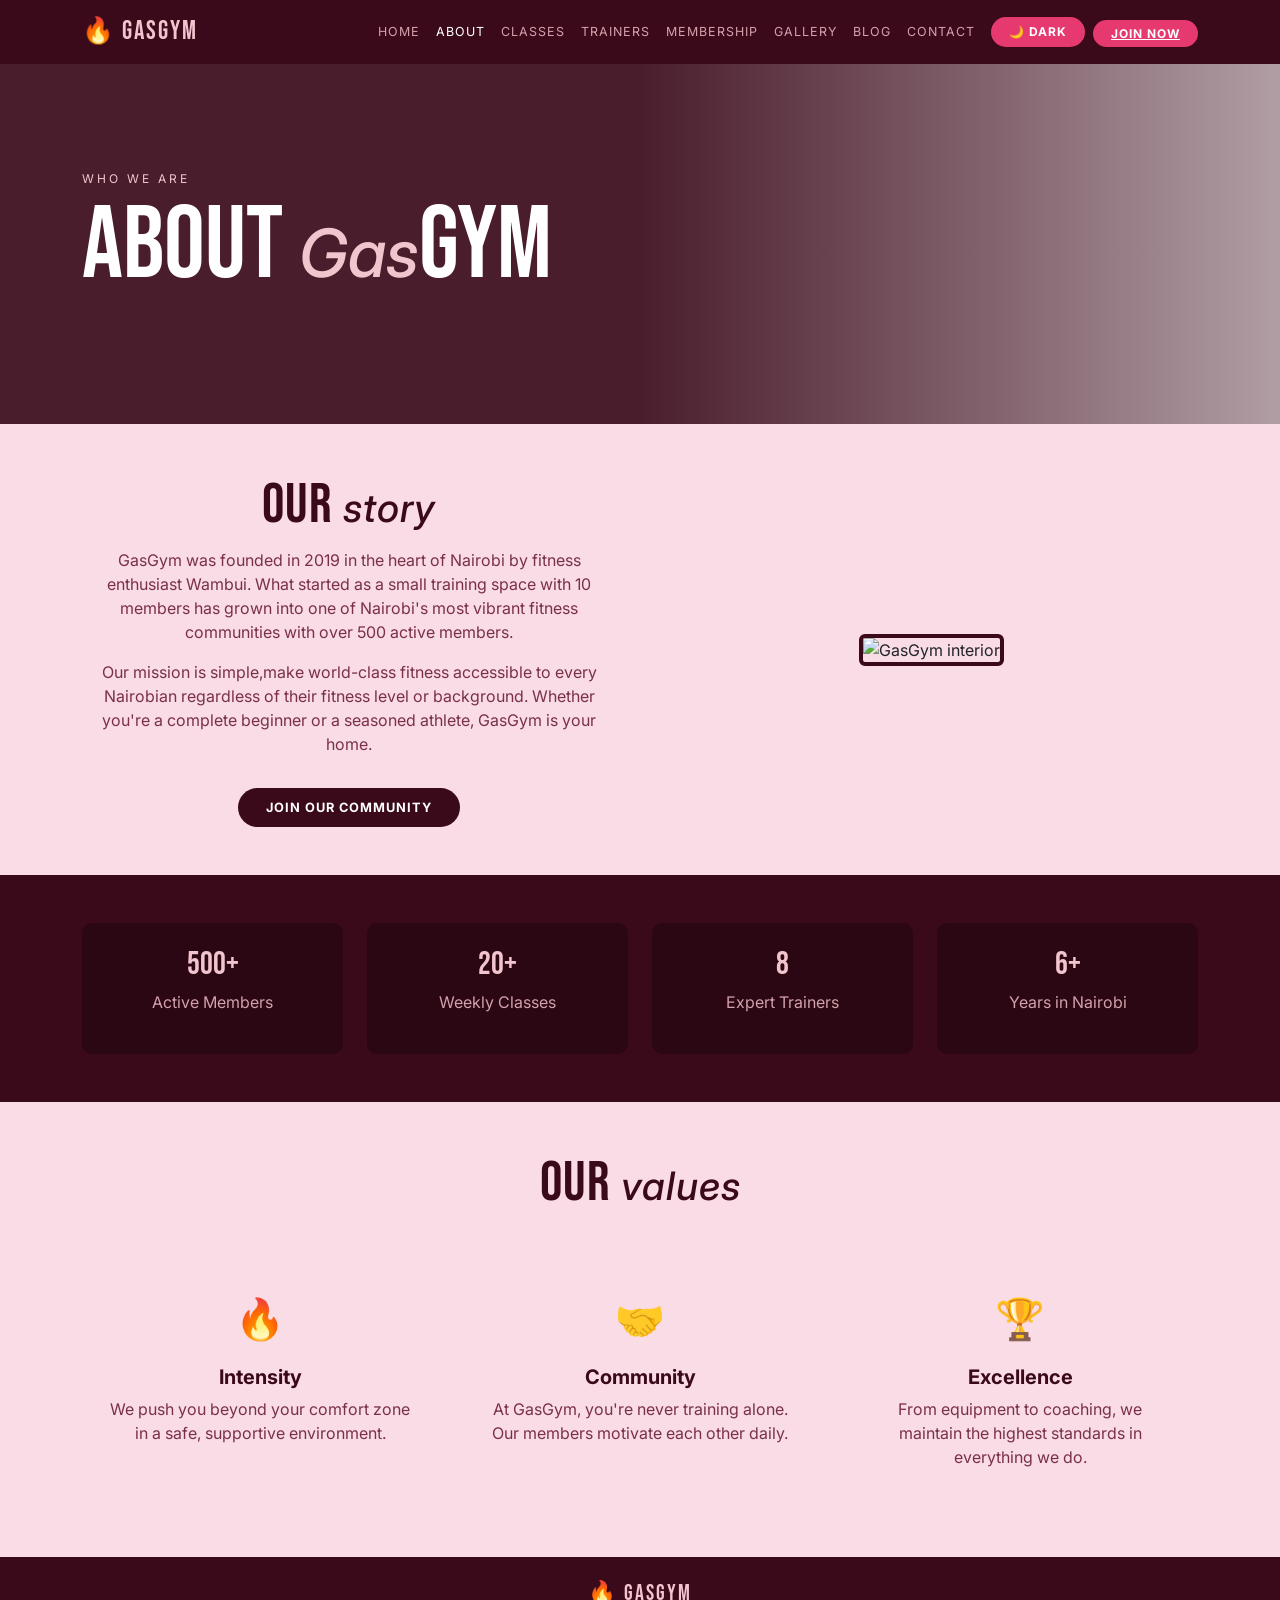
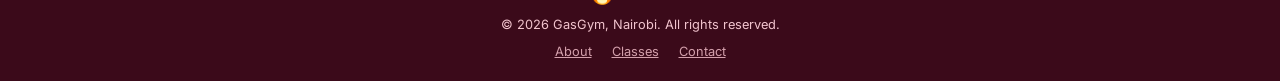
==== about.html @ ba6b329c "Add About page: GasGym story, stats, and values section" ====
<!DOCTYPE html>
<html lang="en">
<head>
  <meta charset="UTF-8" />
  <meta name="viewport" content="width=device-width, initial-scale=1.0"/>
  <title>About Us — GasGym</title>
  <link href="https://fonts.googleapis.com/css2?family=Bebas+Neue&family=Inter:wght@400;600;700&display=swap" rel="stylesheet"/>
  <link href="https://cdn.jsdelivr.net/npm/bootstrap@5.3.0/dist/css/bootstrap.min.css" rel="stylesheet"/>
  <link rel="stylesheet" href="css/style.css"/>
</head>
<body>

  <!-- NAVBAR -->
  <nav class="navbar navbar-expand-lg">
    <div class="container">
      <a class="navbar-brand" href="index.html">🔥 GasGym</a>
      <button class="navbar-toggler" type="button" data-bs-toggle="collapse" data-bs-target="#navMenu">
        <span class="navbar-toggler-icon"></span>
      </button>
      <div class="collapse navbar-collapse" id="navMenu">
        <ul class="navbar-nav ms-auto align-items-center">
          <li class="nav-item"><a class="nav-link" href="index.html">Home</a></li>
          <li class="nav-item"><a class="nav-link active" href="about.html">About</a></li>
          <li class="nav-item"><a class="nav-link" href="classes.html">Classes</a></li>
          <li class="nav-item"><a class="nav-link" href="trainers.html">Trainers</a></li>
          <li class="nav-item"><a class="nav-link" href="membership.html">Membership</a></li>
          <li class="nav-item"><a class="nav-link" href="gallery.html">Gallery</a></li>
          <li class="nav-item"><a class="nav-link" href="blog.html">Blog</a></li>
          <li class="nav-item"><a class="nav-link" href="contact.html">Contact</a></li>
          <li class="nav-item ms-2">
            <button id="themeToggle" class="btn-join">🌙 Dark</button>
          </li>
          <li class="nav-item ms-2">
            <a href="membership.html" class="btn-join">Join Now</a>
          </li>
        </ul>
      </div>
    </div>
  </nav>

  <!-- PAGE HERO -->
  <section class="page-hero d-flex align-items-center">
    <div class="container">
      <p class="hero-sub">Who We Are</p>
      <h1 class="hero-title">ABOUT <span>Gas</span>GYM</h1>
    </div>
  </section>

  <!-- OUR STORY -->
  <section class="section-pink py-5">
    <div class="container">
      <div class="row align-items-center g-5">
        <div class="col-md-6">
          <h2>OUR <em>story</em></h2>
          <p style="color:#7a3048;">GasGym was founded in 2019 in the heart of Nairobi by fitness enthusiast Wambui. What started as a small training space with 10 members has grown into one of Nairobi's most vibrant fitness communities with over 500 active members.</p>
          <p style="color:#7a3048;">Our mission is simple,make world-class fitness accessible to every Nairobian regardless of their fitness level or background. Whether you're a complete beginner or a seasoned athlete, GasGym is your home.</p>
          <a href="membership.html" class="btn-primary-gg mt-3 d-inline-block">Join Our Community</a>
        </div>
        <div class="col-md-6">
          <img src="https://images.unsplash.com/photo-1571902943202-507ec2618e8f?w=600" 
               alt="GasGym interior" class="img-fluid rounded" style="border: 4px solid #3b0a1a;"/>
        </div>
      </div>
    </div>
  </section>

  <!-- STATS -->
  <section class="section-dark py-5">
    <div class="container">
      <div class="row g-4 text-center">
        <div class="col-md-3">
          <div class="card-dark p-4">
            <h2 class="card-title-big" style="color:#f2c4ce;">500+</h2>
            <p style="color:#d4a0ac;">Active Members</p>
          </div>
        </div>
        <div class="col-md-3">
          <div class="card-dark p-4">
            <h2 class="card-title-big" style="color:#f2c4ce;">20+</h2>
            <p style="color:#d4a0ac;">Weekly Classes</p>
          </div>
        </div>
        <div class="col-md-3">
          <div class="card-dark p-4">
            <h2 class="card-title-big" style="color:#f2c4ce;">8</h2>
            <p style="color:#d4a0ac;">Expert Trainers</p>
          </div>
        </div>
        <div class="col-md-3">
          <div class="card-dark p-4">
            <h2 class="card-title-big" style="color:#f2c4ce;">6+</h2>
            <p style="color:#d4a0ac;">Years in Nairobi</p>
          </div>
        </div>
      </div>
    </div>
  </section>

  <!-- VALUES -->
  <section class="section-pink py-5">
    <div class="container">
      <h2 class="text-center mb-5">OUR <em>values</em></h2>
      <div class="row g-4">
        <div class="col-md-4">
          <div class="card-pink p-4 text-center">
            <div style="font-size:2.5rem;">🔥</div>
            <h5 class="fw-bold mt-3" style="color:#3b0a1a;">Intensity</h5>
            <p style="color:#7a3048;">We push you beyond your comfort zone in a safe, supportive environment.</p>
          </div>
        </div>
        <div class="col-md-4">
          <div class="card-pink p-4 text-center">
            <div style="font-size:2.5rem;">🤝</div>
            <h5 class="fw-bold mt-3" style="color:#3b0a1a;">Community</h5>
            <p style="color:#7a3048;">At GasGym, you're never training alone. Our members motivate each other daily.</p>
          </div>
        </div>
        <div class="col-md-4">
          <div class="card-pink p-4 text-center">
            <div style="font-size:2.5rem;">🏆</div>
            <h5 class="fw-bold mt-3" style="color:#3b0a1a;">Excellence</h5>
            <p style="color:#7a3048;">From equipment to coaching, we maintain the highest standards in everything we do.</p>
          </div>
        </div>
      </div>
    </div>
  </section>

  <!-- FOOTER -->
  <footer>
    <div class="container">
      <p class="mb-1" style="font-family:'Bebas Neue',sans-serif;font-size:1.4rem;letter-spacing:2px;">🔥 GasGym</p>
      <p class="mb-0" style="font-size:0.8rem;">© 2026 GasGym, Nairobi. All rights reserved.</p>
      <div class="mt-2" style="font-size:0.8rem;">
        <a href="about.html" style="color:#d4a0ac;margin:0 8px;">About</a>
        <a href="classes.html" style="color:#d4a0ac;margin:0 8px;">Classes</a>
        <a href="contact.html" style="color:#d4a0ac;margin:0 8px;">Contact</a>
      </div>
    </div>
  </footer>

  <script src="https://cdn.jsdelivr.net/npm/bootstrap@5.3.0/dist/js/bootstrap.bundle.min.js"></script>
  <script src="js/main.js"></script>
</body>
</html>
---- css/style.css ----
/* GasGym - Main Stylesheet */
@import url('https://fonts.googleapis.com/css2?family=Bebas+Neue&family=Inter:wght@400;600;700&display=swap');

:root {
  --maroon: #3b0a1a;
  --maroon-light: #2a0712;
  --pink: #f9dce5;
  --pink-mid: #f2c4ce;
  --accent: #e63970;
  --text-on-pink: #7a3048;
}

body {
  font-family: 'Inter', sans-serif;
  transition: background 0.3s, color 0.3s;
  margin: 0;
}

/* NAVBAR */
.navbar { background-color: var(--maroon) !important; }
.navbar-brand { 
  font-family: 'Bebas Neue', sans-serif; 
  font-size: 1.6rem; 
  letter-spacing: 2px;
  color: var(--pink-mid) !important;
}
.nav-link { 
  color: #d4a0ac !important; 
  font-size: 0.78rem; 
  letter-spacing: 1px; 
  text-transform: uppercase; 
}
.nav-link:hover, .nav-link.active { color: #fff !important; }
.btn-join {
  background: var(--accent);
  color: #fff;
  border: none;
  border-radius: 20px;
  padding: 6px 18px;
  font-size: 0.75rem;
  font-weight: 700;
  letter-spacing: 1px;
  text-transform: uppercase;
}

/* HERO */
.hero {
  background: linear-gradient(to right, rgba(59,10,26,0.88) 40%, rgba(59,10,26,0.3) 100%),
              url('https://images.unsplash.com/photo-1534438327276-14e5300c3a48?w=1400') center/cover no-repeat;
  min-height: 92vh;
  display: flex;
  align-items: flex-end;
  padding: 60px 40px;
}
.hero-sub {
  color: var(--pink-mid);
  font-size: 0.75rem;
  letter-spacing: 3px;
  text-transform: uppercase;
  margin-bottom: 8px;
}
.hero-title {
  font-family: 'Bebas Neue', sans-serif;
  font-size: clamp(3rem, 8vw, 7rem);
  line-height: 1;
  color: #fff;
  margin: 0 0 20px;
}
.hero-title span {
  font-family: 'Inter', sans-serif;
  font-style: italic;
  font-size: 0.65em;
  color: var(--pink-mid);
}

/* BUTTONS */
.btn-primary-gg {
  background: var(--maroon);
  color: #fff;
  border: none;
  border-radius: 25px;
  padding: 10px 28px;
  font-size: 0.8rem;
  font-weight: 700;
  letter-spacing: 1px;
  text-transform: uppercase;
  text-decoration: none;
  display: inline-block;
}
.btn-outline-gg {
  background: transparent;
  color: #fff;
  border: 2px solid #fff;
  border-radius: 25px;
  padding: 10px 28px;
  font-size: 0.8rem;
  font-weight: 700;
  letter-spacing: 1px;
  text-transform: uppercase;
  text-decoration: none;
  display: inline-block;
  margin-left: 10px;
}

/* PINK SECTION */
.section-pink {
  background: var(--pink);
  padding: 60px 20px;
  text-align: center;
}
.section-pink h2 {
  font-family: 'Bebas Neue', sans-serif;
  font-size: clamp(2rem, 5vw, 3.5rem);
  color: var(--maroon);
  letter-spacing: 1px;
}
.section-pink h2 em {
  font-family: 'Inter', sans-serif;
  font-style: italic;
  font-size: 0.7em;
}
.section-pink p { color: var(--text-on-pink); }

/* DARK SECTION */
.section-dark { background: var(--maroon); }

/* CARDS */
.card-pink {
  background: var(--pink);
  border: none;
  border-radius: 10px;
  padding: 20px;
}
.card-dark {
  background: var(--maroon-light);
  border: none;
  border-radius: 10px;
  padding: 20px;
  color: var(--pink-mid);
}
.card-title-big {
  font-family: 'Bebas Neue', sans-serif;
  font-size: 2rem;
  line-height: 1.1;
}
.stars { color: var(--accent); font-size: 0.8rem; }

/* FOOTER */
footer {
  background: var(--maroon) !important;
  color: var(--pink-mid);
  padding: 20px;
  text-align: center;
  font-size: 0.85rem;
}

/* DARK MODE */
body.dark-mode { background: #0d0005; color: #f2c4ce; }
body.dark-mode .card-pink { background: #1a0510; color: #f2c4ce; }
body.dark-mode .section-pink { background: #1a0510; }
body.dark-mode .section-pink h2 { color: var(--pink-mid); }
/* Page Hero (for inner pages) */
.page-hero {
  background: linear-gradient(to right, rgba(59,10,26,0.92) 50%, rgba(59,10,26,0.4) 100%),
              url('https://images.unsplash.com/photo-1534438327276-14e5300c3a48?w=1400') center/cover no-repeat;
  min-height: 40vh;
  padding: 60px 0;
}
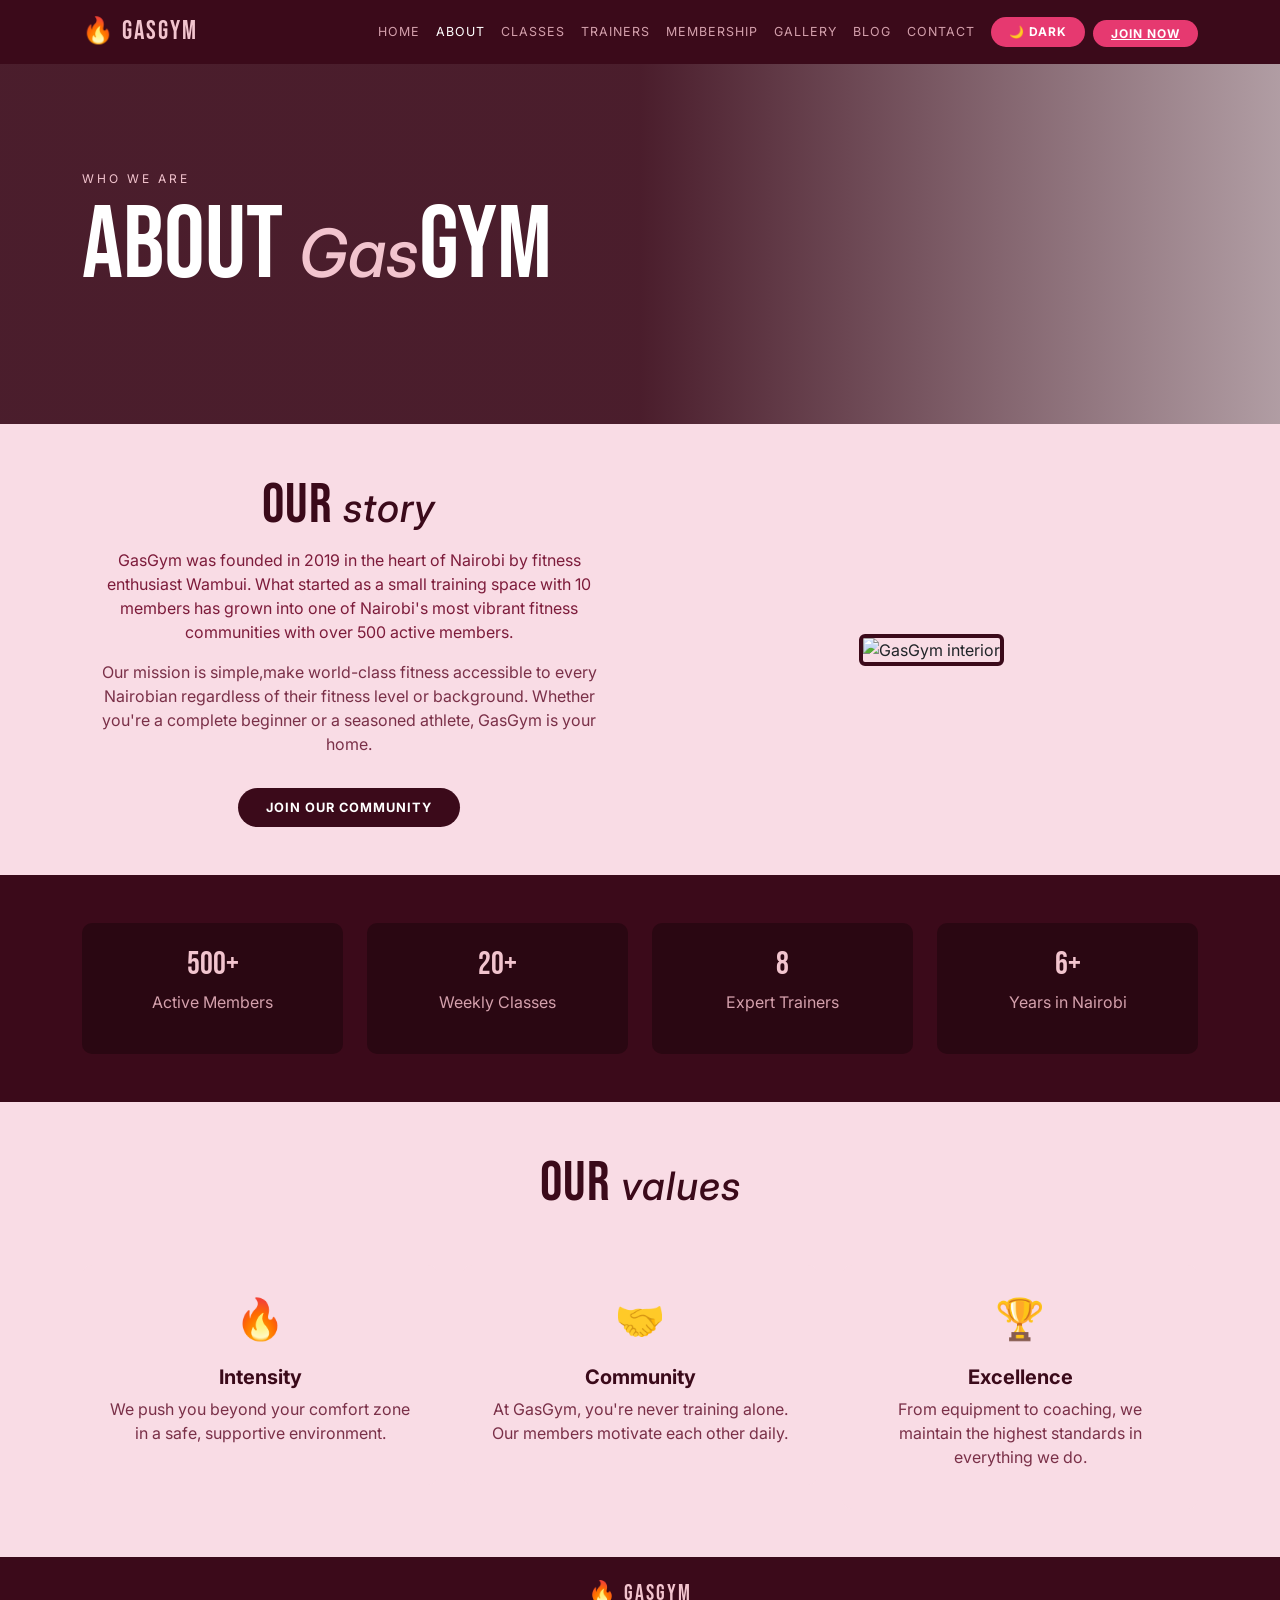
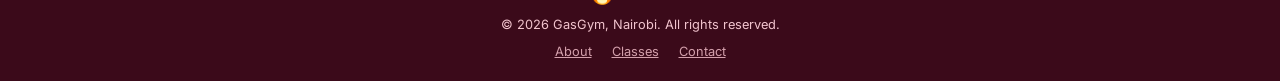
==== commit a43216eb: "updated about" ====
--- a/about.html
+++ b/about.html
@@ -52,7 +52,7 @@
       <div class="row align-items-center g-5">
         <div class="col-md-6">
           <h2>OUR <em>story</em></h2>
-          <p style="color:#7a3048;">GasGym was founded in 2019 in the heart of Nairobi by fitness enthusiast Wambui. What started as a small training space with 10 members has grown into one of Nairobi's most vibrant fitness communities with over 500 active members.</p>
+          <p style="color:#7d1c3b;">GasGym was founded in 2019 in the heart of Nairobi by fitness enthusiast Wambui. What started as a small training space with 10 members has grown into one of Nairobi's most vibrant fitness communities with over 500 active members.</p>
           <p style="color:#7a3048;">Our mission is simple,make world-class fitness accessible to every Nairobian regardless of their fitness level or background. Whether you're a complete beginner or a seasoned athlete, GasGym is your home.</p>
           <a href="membership.html" class="btn-primary-gg mt-3 d-inline-block">Join Our Community</a>
         </div>
--- a/css/style.css
+++ b/css/style.css
@@ -165,4 +165,15 @@
               url('https://images.unsplash.com/photo-1534438327276-14e5300c3a48?w=1400') center/cover no-repeat;
   min-height: 40vh;
   padding: 60px 0;
+}
+/* Filter Buttons */
+.filter-btn {
+  cursor: pointer;
+  opacity: 0.7;
+  transition: opacity 0.2s;
+}
+.filter-btn.active,
+.filter-btn:hover {
+  opacity: 1;
+  outline: 2px solid #f2c4ce;
 }
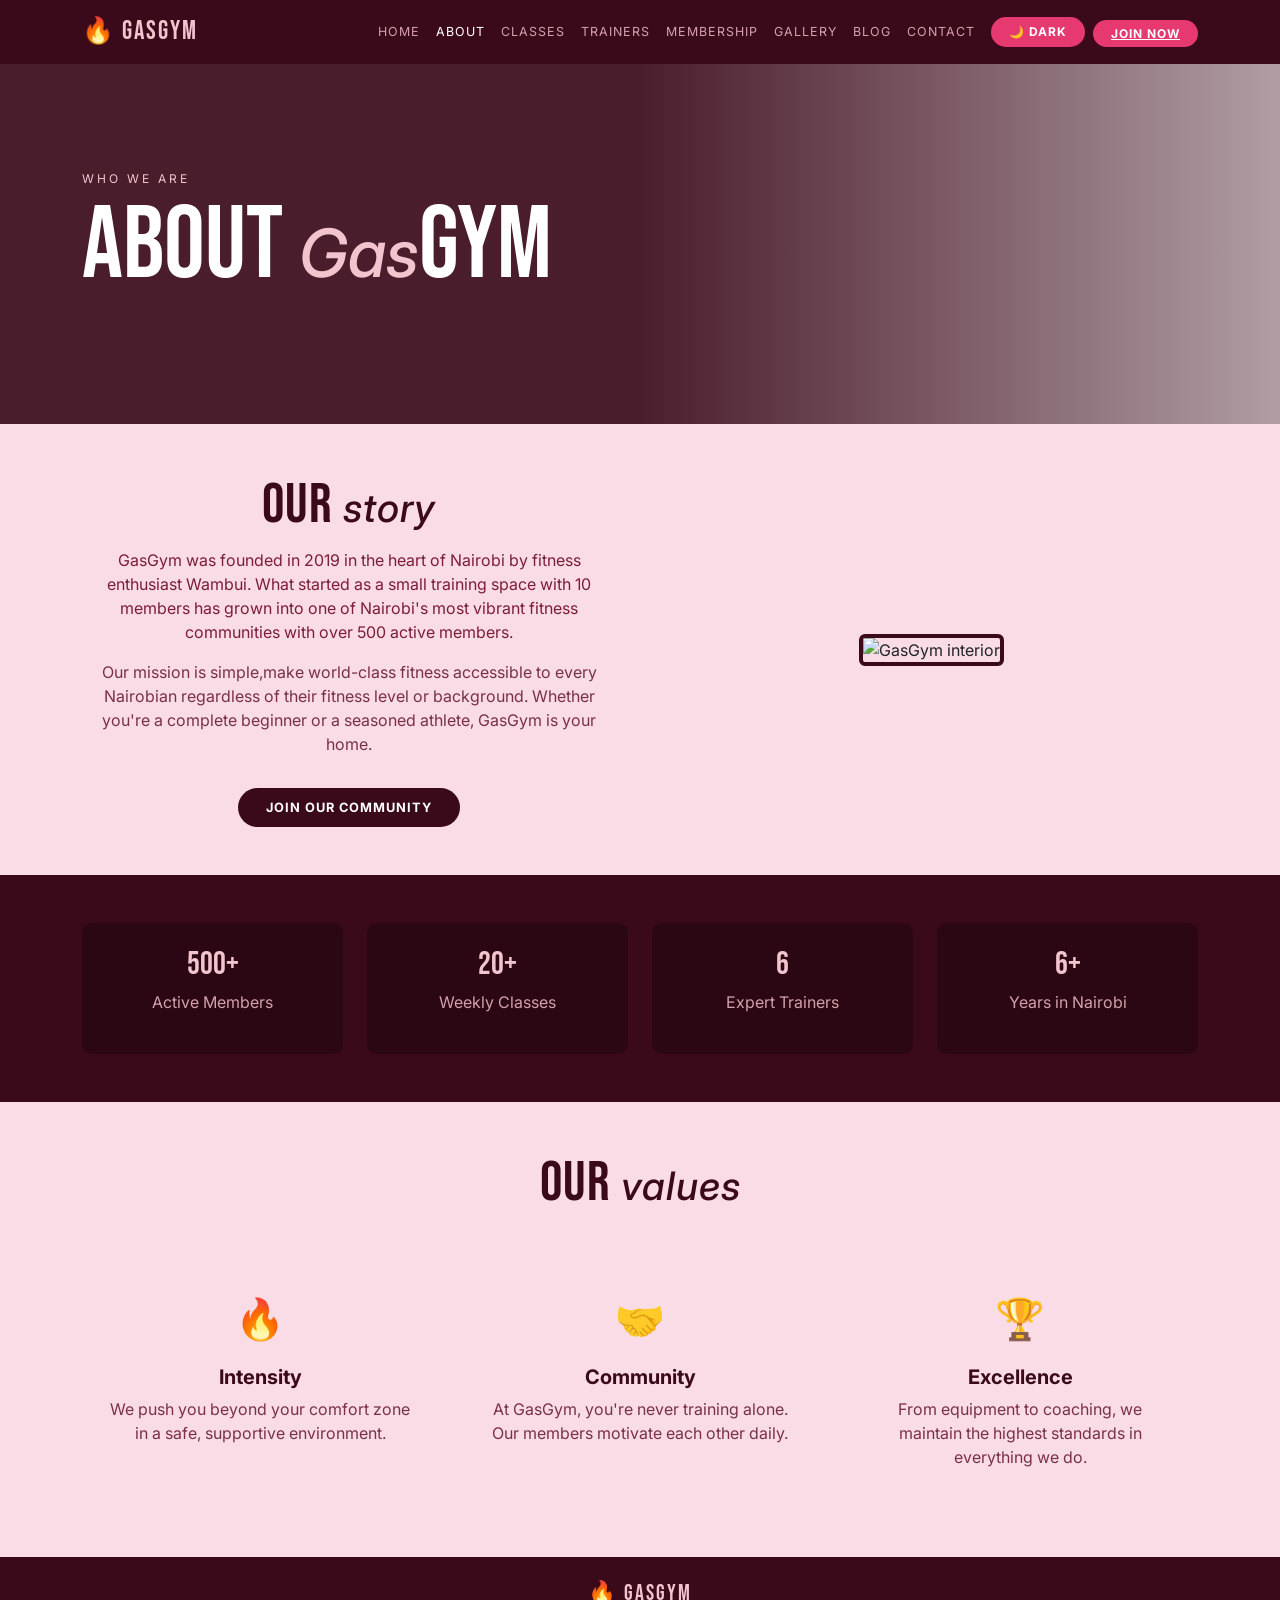
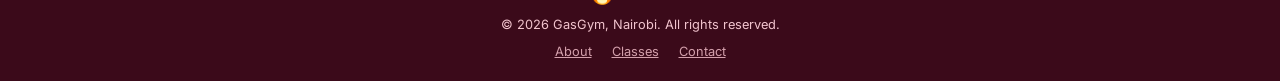
==== commit c090351d: "Update trainer count to match team size" ====
--- a/about.html
+++ b/about.html
@@ -10,7 +10,7 @@
 </head>
 <body>
 
-  <!-- NAVBAR -->
+  <!-- NAVIGATION BAR -->
   <nav class="navbar navbar-expand-lg">
     <div class="container">
       <a class="navbar-brand" href="index.html">🔥 GasGym</a>
@@ -82,7 +82,7 @@
         </div>
         <div class="col-md-3">
           <div class="card-dark p-4">
-            <h2 class="card-title-big" style="color:#f2c4ce;">8</h2>
+            <h2 class="card-title-big" style="color:#f2c4ce;">6</h2>
             <p style="color:#d4a0ac;">Expert Trainers</p>
           </div>
         </div>
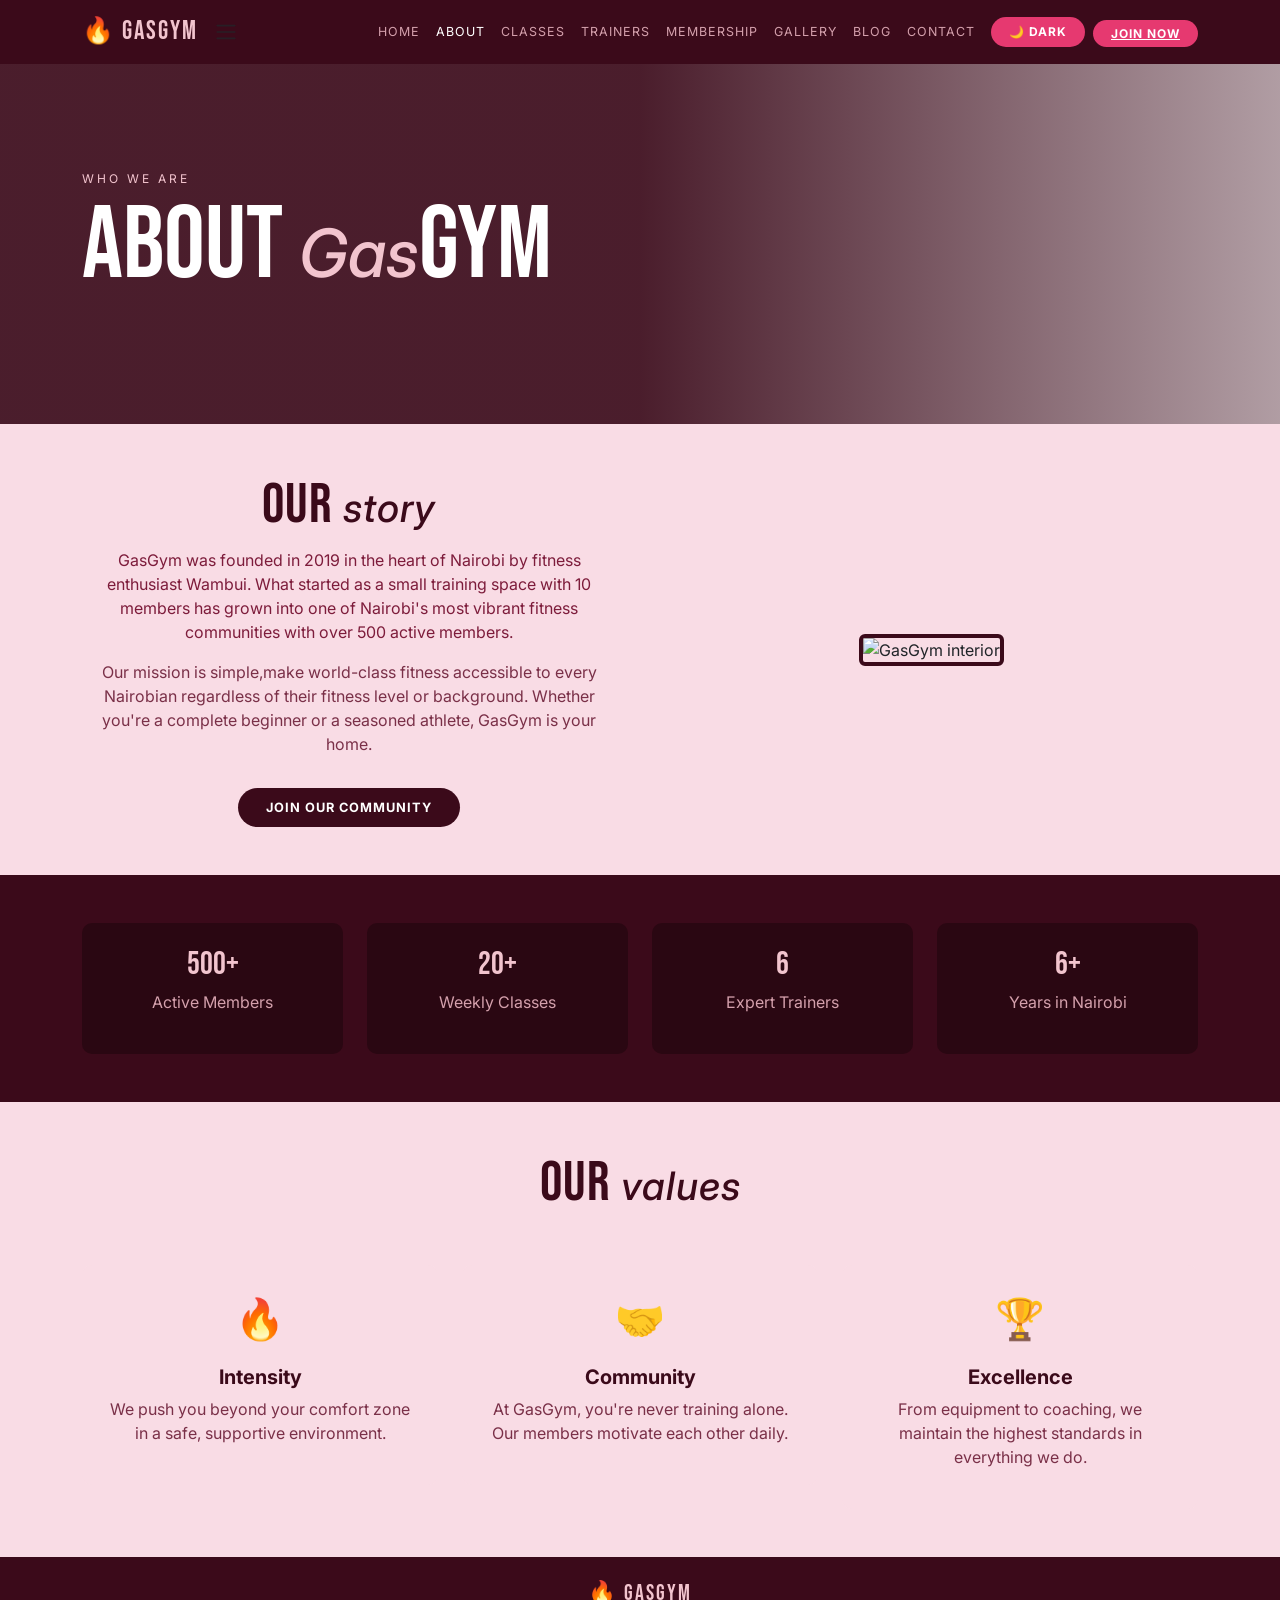
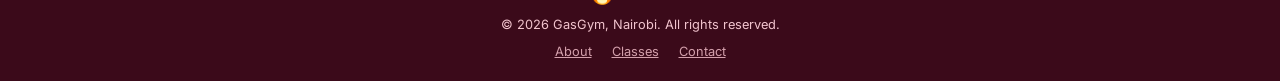
==== commit 7b6cd3fd: "Add ARIA labels for accessibility" ====
--- a/about.html
+++ b/about.html
@@ -14,7 +14,7 @@
   <nav class="navbar navbar-expand-lg">
     <div class="container">
       <a class="navbar-brand" href="index.html">🔥 GasGym</a>
-      <button class="navbar-toggler" type="button" data-bs-toggle="collapse" data-bs-target="#navMenu">
+      <button class="navbar-toggler" type="button" data-bs-toggle="collapse" data-bs-target="#navMenu" aria-label="Toggle navigation"></button>
         <span class="navbar-toggler-icon"></span>
       </button>
       <div class="collapse navbar-collapse" id="navMenu">
